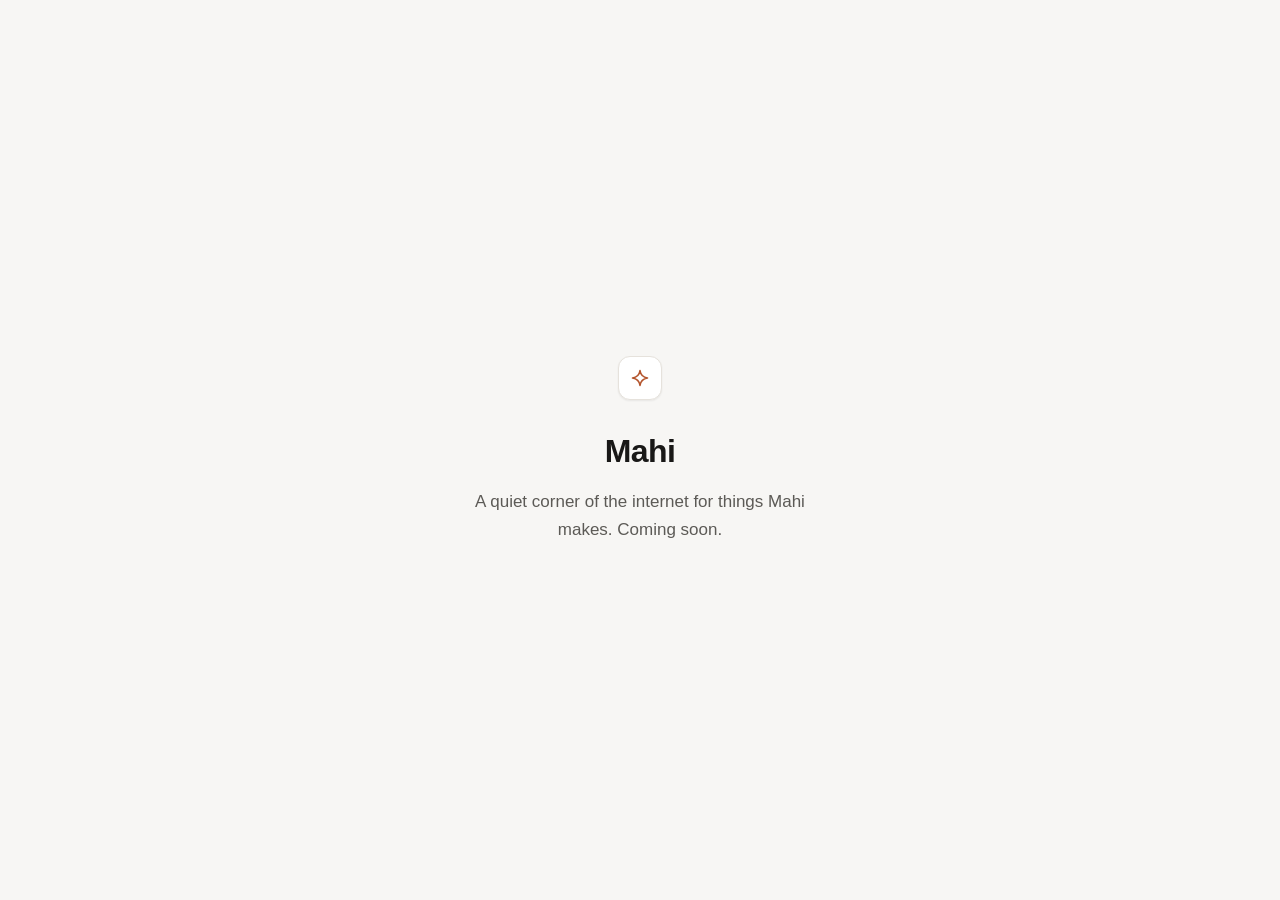
==== index.html @ 5e7dfde4 "initial site" ====
<!doctype html>
<html lang="en">
<head>
  <meta charset="utf-8">
  <meta name="viewport" content="width=device-width, initial-scale=1">
  <meta name="color-scheme" content="light dark">
  <meta name="description" content="A quiet corner of the internet for things Mahi makes. Coming soon.">
  <title>Mahi</title>
  <style>
    :root {
      color-scheme: light;
      --page: #f7f6f4;
      --heading: #191817;
      --body: #5c5a56;
      --accent: #b4552d;
      --glyph-bg: #ffffff;
      --glyph-border: #e6e2dc;
      --glyph-shadow: 0 1px 2px rgb(25 24 23 / 7%);
    }

    * { box-sizing: border-box; }

    html, body { min-height: 100%; }

    body {
      min-height: 100vh;
      min-height: 100svh;
      margin: 0;
      background: var(--page);
      color: var(--heading);
      font-family: -apple-system, BlinkMacSystemFont, "Segoe UI", Arial, sans-serif;
      -webkit-font-smoothing: antialiased;
      text-rendering: optimizeLegibility;
    }

    main {
      min-height: 100vh;
      min-height: 100svh;
      display: flex;
      align-items: center;
      justify-content: center;
      padding: 24px;
    }

    .content {
      width: 100%;
      max-width: 370px;
      text-align: center;
    }

    .mark {
      width: 44px;
      height: 44px;
      margin: 0 auto 32px;
      display: grid;
      place-items: center;
      border: 1px solid var(--glyph-border);
      border-radius: 12px;
      background: var(--glyph-bg);
      box-shadow: var(--glyph-shadow);
      color: var(--accent);
    }

    .mark svg { display: block; width: 20px; height: 20px; }

    h1 {
      margin: 0 0 18px;
      font-size: 32px;
      line-height: 1.2;
      letter-spacing: -0.55px;
      font-weight: 700;
    }

    .description {
      max-width: 370px;
      margin: 0 auto;
      color: var(--body);
      font-size: 17px;
      line-height: 28px;
      font-weight: 400;
    }

    @media (prefers-color-scheme: dark) {
      :root {
        color-scheme: dark;
        --page: #121110;
        --heading: #f2f0ed;
        --body: #a5a19b;
        --accent: #e08a5f;
        --glyph-bg: #1c1a18;
        --glyph-border: #2c2926;
        --glyph-shadow: none;
      }
    }
  </style>
</head>
<body>
  <main>
    <section class="content" aria-labelledby="page-title">
      <div class="mark" aria-hidden="true">
        <svg viewBox="0 0 20 20" fill="none" xmlns="http://www.w3.org/2000/svg">
          <path d="M10 2.5c.6 4.2 3.3 6.9 7.5 7.5-4.2.6-6.9 3.3-7.5 7.5-.6-4.2-3.3-6.9-7.5-7.5 4.2-.6 6.9-3.3 7.5-7.5Z" stroke="currentColor" stroke-width="1.6" stroke-linejoin="round"/>
        </svg>
      </div>
      <h1 id="page-title">Mahi</h1>
      <p class="description">A quiet corner of the internet for things Mahi makes. Coming soon.</p>
    </section>
  </main>
</body>
</html>
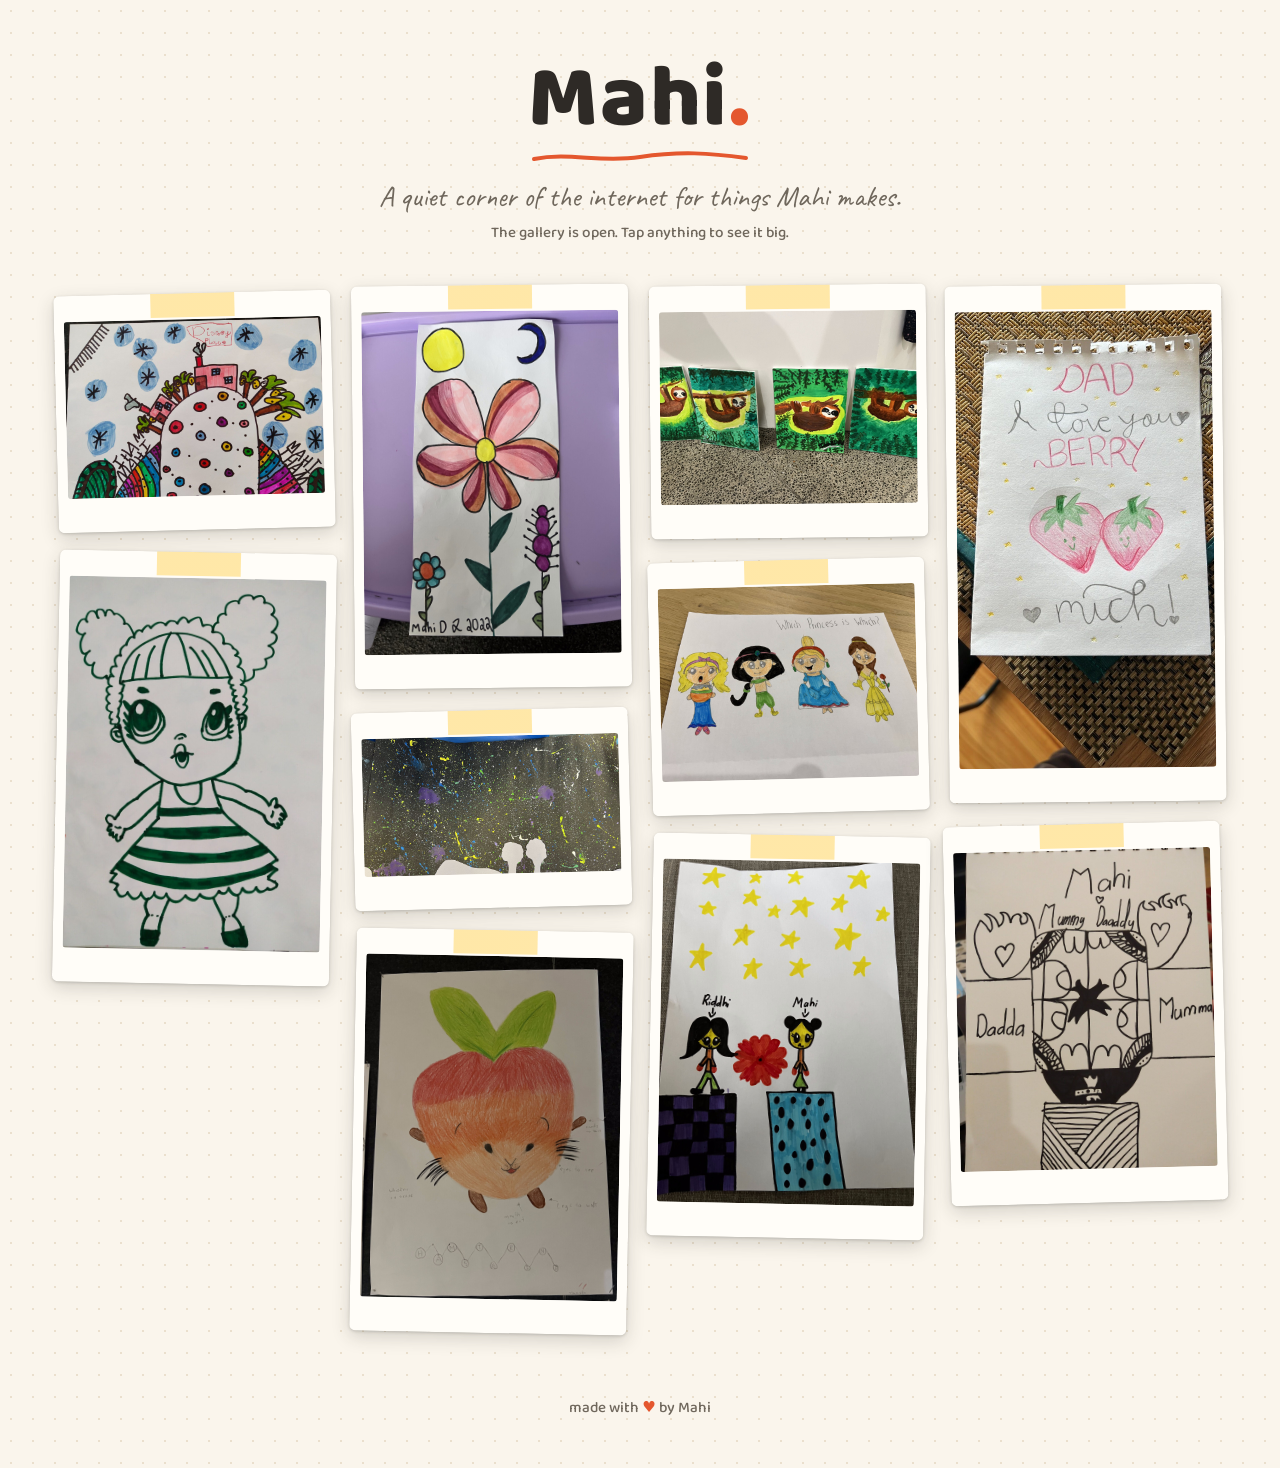
==== commit 9dcfaa5c: "Add new images and update index.html for gallery display" ====
--- a/index.html
+++ b/index.html
@@ -1,110 +1,265 @@
-<!doctype html>
+<!DOCTYPE html>
 <html lang="en">
 <head>
-  <meta charset="utf-8">
-  <meta name="viewport" content="width=device-width, initial-scale=1">
-  <meta name="color-scheme" content="light dark">
-  <meta name="description" content="A quiet corner of the internet for things Mahi makes. Coming soon.">
-  <title>Mahi</title>
-  <style>
-    :root {
-      color-scheme: light;
-      --page: #f7f6f4;
-      --heading: #191817;
-      --body: #5c5a56;
-      --accent: #b4552d;
-      --glyph-bg: #ffffff;
-      --glyph-border: #e6e2dc;
-      --glyph-shadow: 0 1px 2px rgb(25 24 23 / 7%);
+<meta charset="UTF-8">
+<meta name="viewport" content="width=device-width, initial-scale=1.0">
+<title>Mahi</title>
+<meta name="description" content="A quiet corner of the internet for things Mahi makes.">
+<link rel="preconnect" href="https://fonts.googleapis.com">
+<link rel="preconnect" href="https://fonts.gstatic.com" crossorigin>
+<link href="https://fonts.googleapis.com/css2?family=Baloo+2:wght@500;700;800&family=Caveat:wght@600&display=swap" rel="stylesheet">
+<style>
+  :root{
+    --bg:#faf5ec;
+    --bg-dot:#eadfcd;
+    --ink:#2e2a26;
+    --ink-soft:#6f675c;
+    --mat:#fffdf8;
+    --tape:rgba(255,214,102,.55);
+    --accent:#e4572e;
+    --shadow:rgba(46,42,38,.18);
+  }
+  @media (prefers-color-scheme: dark){
+    :root{
+      --bg:#17141c;
+      --bg-dot:#241f2e;
+      --ink:#f3ede3;
+      --ink-soft:#a99f93;
+      --mat:#fdfaf3;
+      --tape:rgba(255,214,102,.35);
+      --accent:#ff8a5c;
+      --shadow:rgba(0,0,0,.55);
     }
-
-    * { box-sizing: border-box; }
-
-    html, body { min-height: 100%; }
-
-    body {
-      min-height: 100vh;
-      min-height: 100svh;
-      margin: 0;
-      background: var(--page);
-      color: var(--heading);
-      font-family: -apple-system, BlinkMacSystemFont, "Segoe UI", Arial, sans-serif;
-      -webkit-font-smoothing: antialiased;
-      text-rendering: optimizeLegibility;
-    }
-
-    main {
-      min-height: 100vh;
-      min-height: 100svh;
-      display: flex;
-      align-items: center;
-      justify-content: center;
-      padding: 24px;
-    }
-
-    .content {
-      width: 100%;
-      max-width: 370px;
-      text-align: center;
-    }
-
-    .mark {
-      width: 44px;
-      height: 44px;
-      margin: 0 auto 32px;
-      display: grid;
-      place-items: center;
-      border: 1px solid var(--glyph-border);
-      border-radius: 12px;
-      background: var(--glyph-bg);
-      box-shadow: var(--glyph-shadow);
-      color: var(--accent);
-    }
-
-    .mark svg { display: block; width: 20px; height: 20px; }
-
-    h1 {
-      margin: 0 0 18px;
-      font-size: 32px;
-      line-height: 1.2;
-      letter-spacing: -0.55px;
-      font-weight: 700;
-    }
-
-    .description {
-      max-width: 370px;
-      margin: 0 auto;
-      color: var(--body);
-      font-size: 17px;
-      line-height: 28px;
-      font-weight: 400;
-    }
-
-    @media (prefers-color-scheme: dark) {
-      :root {
-        color-scheme: dark;
-        --page: #121110;
-        --heading: #f2f0ed;
-        --body: #a5a19b;
-        --accent: #e08a5f;
-        --glyph-bg: #1c1a18;
-        --glyph-border: #2c2926;
-        --glyph-shadow: none;
-      }
-    }
-  </style>
+  }
+  *{box-sizing:border-box;margin:0;padding:0}
+  html{scroll-behavior:smooth}
+  body{
+    font-family:"Baloo 2",system-ui,sans-serif;
+    color:var(--ink);
+    background:var(--bg);
+    background-image:radial-gradient(var(--bg-dot) 1.5px, transparent 1.5px);
+    background-size:22px 22px;
+    min-height:100vh;
+  }
+  header{
+    text-align:center;
+    padding:56px 20px 30px;
+  }
+  h1{
+    font-size:clamp(3rem,12vw,5.5rem);
+    font-weight:800;
+    letter-spacing:.02em;
+    line-height:1;
+    display:inline-block;
+    position:relative;
+  }
+  h1 .dot{color:var(--accent)}
+  .scribble{
+    display:block;
+    margin:6px auto 0;
+    width:min(220px,55vw);
+  }
+  .tagline{
+    font-family:"Caveat",cursive;
+    font-size:clamp(1.3rem,5vw,1.8rem);
+    color:var(--ink-soft);
+    margin-top:14px;
+  }
+  .gallery-note{
+    margin-top:6px;
+    font-size:.95rem;
+    color:var(--ink-soft);
+    font-weight:500;
+  }
+  main{
+    max-width:1200px;
+    margin:0 auto;
+    padding:10px 16px 40px;
+  }
+  .gallery{
+    columns:2;
+    column-gap:14px;
+  }
+  @media (min-width:640px){ .gallery{columns:3; column-gap:18px} }
+  @media (min-width:980px){ .gallery{columns:4; column-gap:20px} }
+  figure{
+    break-inside:avoid;
+    margin:8px 0 18px;
+    background-color:var(--mat);
+    background-image:linear-gradient(var(--tape), var(--tape));
+    background-repeat:no-repeat;
+    background-size:84px 24px;
+    background-position:center 0;
+    padding:26px 10px 34px;
+    border-radius:6px;
+    box-shadow:0 6px 18px var(--shadow), 0 1px 3px var(--shadow);
+    position:relative;
+    cursor:zoom-in;
+    transition:transform .25s ease, box-shadow .25s ease;
+  }
+  @media (min-width:640px){ figure{margin:8px 0 20px} }
+  @media (min-width:980px){ figure{margin:8px 0 22px} }
+  figure:nth-child(3n+1){transform:rotate(-1.4deg)}
+  figure:nth-child(3n+2){transform:rotate(1.1deg)}
+  figure:nth-child(3n){transform:rotate(-.6deg)}
+  figure:hover, figure:focus-visible{
+    transform:rotate(0deg) scale(1.03);
+    box-shadow:0 14px 30px var(--shadow);
+    z-index:3;
+  }
+  figure img{
+    width:100%;
+    height:auto;
+    display:block;
+    border-radius:3px;
+  }
+  figcaption{
+    position:absolute;
+    left:0;right:0;bottom:6px;
+    text-align:center;
+    font-family:"Caveat",cursive;
+    font-size:1.15rem;
+    color:#6f675c;
+  }
+  footer{
+    text-align:center;
+    padding:24px 20px 48px;
+    color:var(--ink-soft);
+    font-size:.95rem;
+    font-weight:500;
+  }
+  footer .heart{color:var(--accent)}
+  /* Lightbox */
+  .lightbox{
+    position:fixed;
+    inset:0;
+    background:rgba(12,10,16,.92);
+    display:none;
+    align-items:center;
+    justify-content:center;
+    flex-direction:column;
+    z-index:50;
+    padding:16px;
+  }
+  .lightbox.open{display:flex}
+  .lightbox img{
+    max-width:100%;
+    max-height:78vh;
+    border-radius:6px;
+    box-shadow:0 20px 60px rgba(0,0,0,.6);
+  }
+  .lightbox .lb-cap{
+    font-family:"Caveat",cursive;
+    font-size:1.6rem;
+    color:#f3ede3;
+    margin-top:14px;
+    text-align:center;
+  }
+  .lb-btn{
+    position:absolute;
+    top:50%;
+    transform:translateY(-50%);
+    background:rgba(255,255,255,.12);
+    color:#fff;
+    border:none;
+    font-size:2rem;
+    line-height:1;
+    width:52px;height:52px;
+    border-radius:50%;
+    cursor:pointer;
+    transition:background .2s;
+  }
+  .lb-btn:hover{background:rgba(255,255,255,.28)}
+  .lb-prev{left:10px}
+  .lb-next{right:10px}
+  .lb-close{
+    position:absolute;
+    top:14px;right:14px;
+    transform:none;
+    font-size:1.4rem;
+  }
+  @media (prefers-reduced-motion: reduce){
+    *{transition:none !important; scroll-behavior:auto}
+  }
+</style>
 </head>
 <body>
+  <header>
+    <h1>Mahi<span class="dot">.</span></h1>
+    <svg class="scribble" viewBox="0 0 220 14" aria-hidden="true">
+      <path d="M4 9 C 40 2, 70 13, 110 7 S 180 3, 216 8" fill="none" stroke="#e4572e" stroke-width="4" stroke-linecap="round"/>
+    </svg>
+    <p class="tagline">A quiet corner of the internet for things Mahi makes.</p>
+    <p class="gallery-note">The gallery is open. Tap anything to see it big.</p>
+  </header>
   <main>
-    <section class="content" aria-labelledby="page-title">
-      <div class="mark" aria-hidden="true">
-        <svg viewBox="0 0 20 20" fill="none" xmlns="http://www.w3.org/2000/svg">
-          <path d="M10 2.5c.6 4.2 3.3 6.9 7.5 7.5-4.2.6-6.9 3.3-7.5 7.5-.6-4.2-3.3-6.9-7.5-7.5 4.2-.6 6.9-3.3 7.5-7.5Z" stroke="currentColor" stroke-width="1.6" stroke-linejoin="round"/>
-        </svg>
-      </div>
-      <h1 id="page-title">Mahi</h1>
-      <p class="description">A quiet corner of the internet for things Mahi makes. Coming soon.</p>
-    </section>
+    <div class="gallery" id="gallery">
+      <figure data-title="Disney Place"><img src="images/g-disney.jpg" width="1600" height="1104" loading="lazy" alt="Colourful drawing of a little house on top of a spotted hill with a flag that reads Disney Place, surrounded by trees and stars"></figure>
+      <figure data-title="Girl in Green"><img src="images/g-girl.jpg" width="1104" height="1600" loading="lazy" alt="Green marker drawing of a girl with big eyes, curly bunches and a striped dress"></figure>
+      <figure data-title="Big Bloom"><img src="images/g-flower.jpg" width="1200" height="1600" loading="lazy" alt="Painting of a big striped flower with the sun and moon above and small flowers below"></figure>
+      <figure data-title="Night Sky"><img src="images/g-sky.jpg" width="1600" height="860" loading="lazy" alt="Paint-splattered night sky in yellow, blue and purple over white paper hills and trees"></figure>
+      <figure data-title="Hamstle"><img src="images/g-hamster.jpg" width="1200" height="1600" loading="lazy" alt="Pencil drawing of a round apple-coloured hamster with labelled whiskers, hands, eyes, legs and mouth"></figure>
+      <figure data-title="Sloth Family"><img src="images/g-sloths.jpg" width="1600" height="1200" loading="lazy" alt="Four paintings of sloths hanging from branches in green jungles, lined up in a row"></figure>
+      <figure data-title="Which Princess is Which?"><img src="images/g-princess.jpg" width="1600" height="1200" loading="lazy" alt="Drawing of four princesses in colourful dresses under the words Which Princess is Which"></figure>
+      <figure data-title="Under the Stars"><img src="images/g-stars.jpg" width="1200" height="1600" loading="lazy" alt="Drawing of two girls holding a big red flower under a sky full of yellow stars"></figure>
+      <figure data-title="Love You Berry Much"><img src="images/g-berry.jpg" width="900" height="1600" loading="lazy" alt="Card with two smiling strawberries and the words Dad, I love you berry much"></figure>
+      <figure data-title="Family"><img src="images/g-family.jpg" width="1200" height="1488" loading="lazy" alt="Black marker family drawing with patterned shapes, hearts and the words Mummy, Daddy and Mahi"></figure>
+    </div>
   </main>
+  <footer>made with <span class="heart">&hearts;</span> by Mahi</footer>
+
+  <div class="lightbox" id="lightbox" role="dialog" aria-modal="true" aria-label="Artwork viewer">
+    <button class="lb-btn lb-close" id="lbClose" aria-label="Close">&#10005;</button>
+    <button class="lb-btn lb-prev" id="lbPrev" aria-label="Previous">&#8249;</button>
+    <img id="lbImg" src="" alt="">
+    <p class="lb-cap" id="lbCap"></p>
+    <button class="lb-btn lb-next" id="lbNext" aria-label="Next">&#8250;</button>
+  </div>
+
+<script>
+(function(){
+  var figs = Array.prototype.slice.call(document.querySelectorAll('#gallery figure'));
+  var lb = document.getElementById('lightbox');
+  var lbImg = document.getElementById('lbImg');
+  var lbCap = document.getElementById('lbCap');
+  var current = 0;
+  function open(i){
+    current = (i + figs.length) % figs.length;
+    var img = figs[current].querySelector('img');
+    lbImg.src = img.src;
+    lbImg.alt = img.alt;
+    lbCap.textContent = figs[current].getAttribute('data-title');
+    lb.classList.add('open');
+    document.body.style.overflow = 'hidden';
+  }
+  function close(){
+    lb.classList.remove('open');
+    document.body.style.overflow = '';
+  }
+  figs.forEach(function(fig, i){
+    fig.setAttribute('tabindex','0');
+    fig.addEventListener('click', function(){ open(i); });
+    fig.addEventListener('keydown', function(e){ if(e.key==='Enter'||e.key===' '){ e.preventDefault(); open(i); }});
+  });
+  document.getElementById('lbClose').addEventListener('click', close);
+  document.getElementById('lbPrev').addEventListener('click', function(e){ e.stopPropagation(); open(current-1); });
+  document.getElementById('lbNext').addEventListener('click', function(e){ e.stopPropagation(); open(current+1); });
+  lb.addEventListener('click', function(e){ if(e.target===lb) close(); });
+  document.addEventListener('keydown', function(e){
+    if(!lb.classList.contains('open')) return;
+    if(e.key==='Escape') close();
+    if(e.key==='ArrowLeft') open(current-1);
+    if(e.key==='ArrowRight') open(current+1);
+  });
+  var touchX = null;
+  lb.addEventListener('touchstart', function(e){ touchX = e.changedTouches[0].clientX; }, {passive:true});
+  lb.addEventListener('touchend', function(e){
+    if(touchX===null) return;
+    var dx = e.changedTouches[0].clientX - touchX;
+    if(Math.abs(dx) > 50) open(current + (dx < 0 ? 1 : -1));
+    touchX = null;
+  }, {passive:true});
+})();
+</script>
 </body>
 </html>
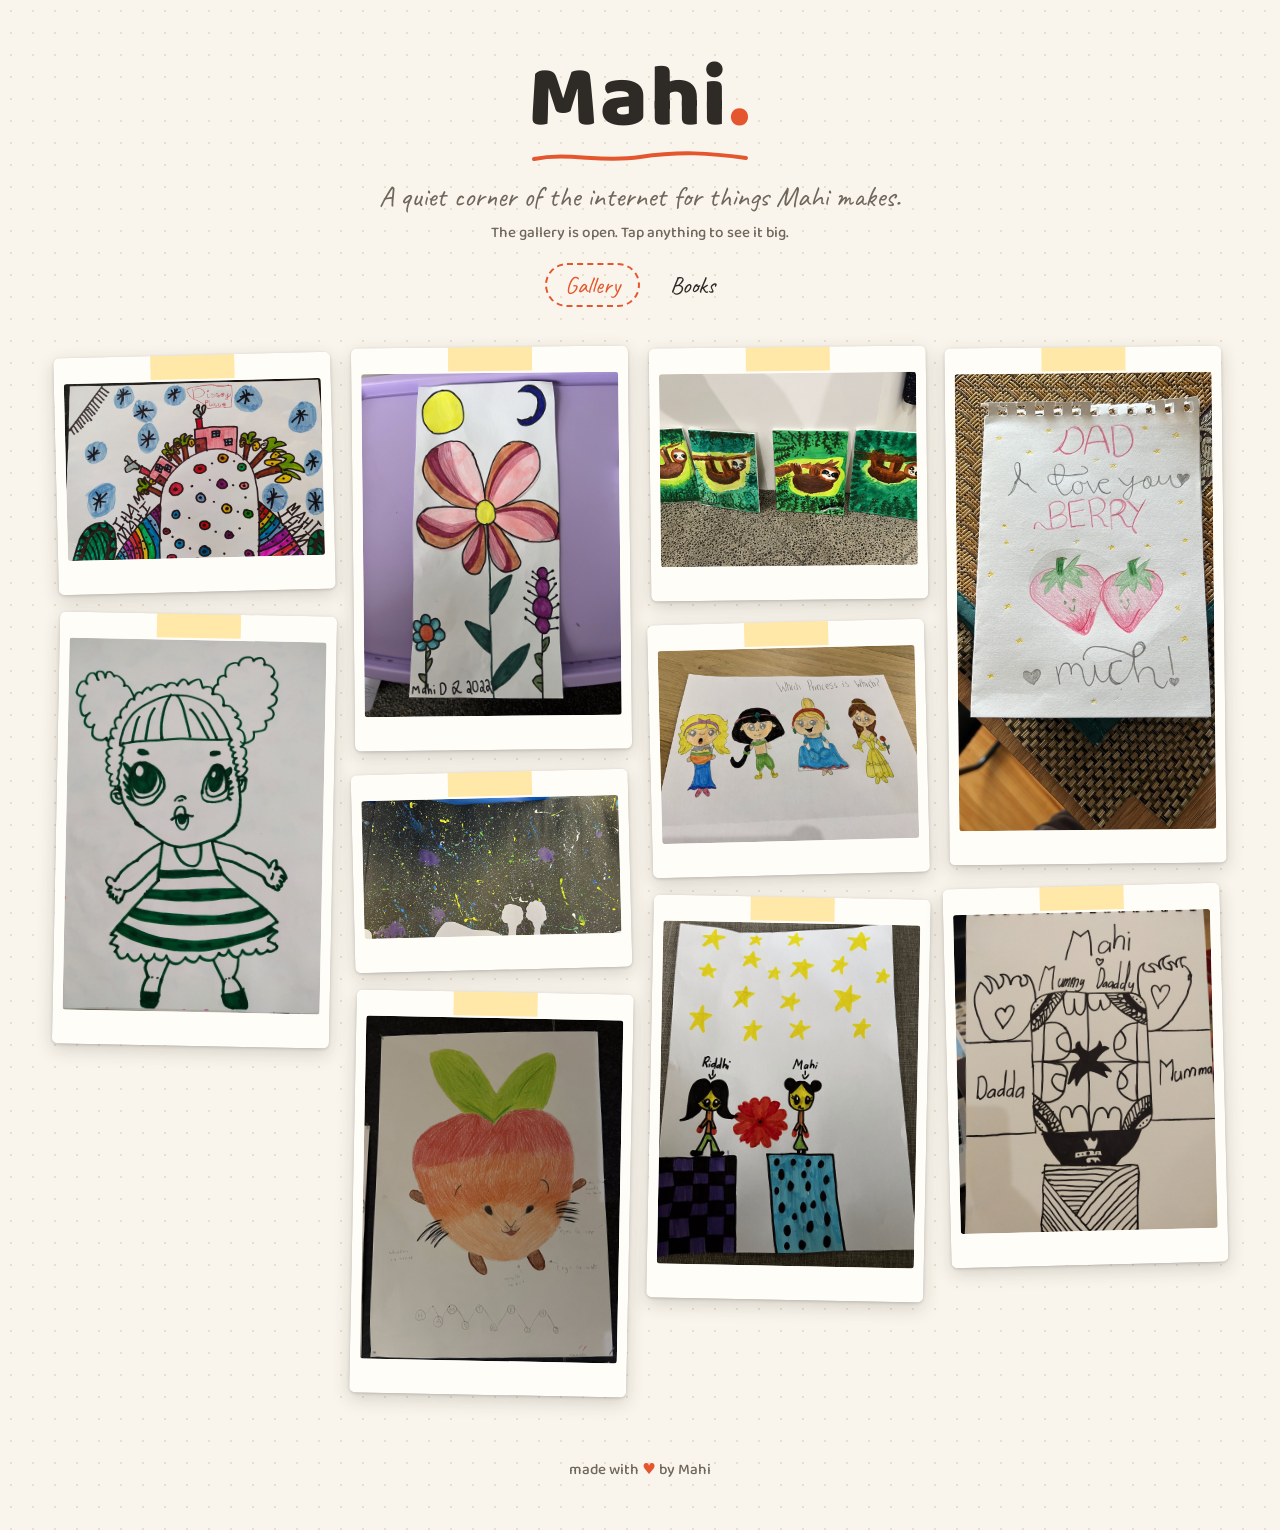
==== commit 6f59a8cd: "Add books page, favicon, and apple touch icon" ====
--- a/index.html
+++ b/index.html
@@ -8,180 +8,11 @@
 <link rel="preconnect" href="https://fonts.googleapis.com">
 <link rel="preconnect" href="https://fonts.gstatic.com" crossorigin>
 <link href="https://fonts.googleapis.com/css2?family=Baloo+2:wght@500;700;800&family=Caveat:wght@600&display=swap" rel="stylesheet">
-<style>
-  :root{
-    --bg:#faf5ec;
-    --bg-dot:#eadfcd;
-    --ink:#2e2a26;
-    --ink-soft:#6f675c;
-    --mat:#fffdf8;
-    --tape:rgba(255,214,102,.55);
-    --accent:#e4572e;
-    --shadow:rgba(46,42,38,.18);
-  }
-  @media (prefers-color-scheme: dark){
-    :root{
-      --bg:#17141c;
-      --bg-dot:#241f2e;
-      --ink:#f3ede3;
-      --ink-soft:#a99f93;
-      --mat:#fdfaf3;
-      --tape:rgba(255,214,102,.35);
-      --accent:#ff8a5c;
-      --shadow:rgba(0,0,0,.55);
-    }
-  }
-  *{box-sizing:border-box;margin:0;padding:0}
-  html{scroll-behavior:smooth}
-  body{
-    font-family:"Baloo 2",system-ui,sans-serif;
-    color:var(--ink);
-    background:var(--bg);
-    background-image:radial-gradient(var(--bg-dot) 1.5px, transparent 1.5px);
-    background-size:22px 22px;
-    min-height:100vh;
-  }
-  header{
-    text-align:center;
-    padding:56px 20px 30px;
-  }
-  h1{
-    font-size:clamp(3rem,12vw,5.5rem);
-    font-weight:800;
-    letter-spacing:.02em;
-    line-height:1;
-    display:inline-block;
-    position:relative;
-  }
-  h1 .dot{color:var(--accent)}
-  .scribble{
-    display:block;
-    margin:6px auto 0;
-    width:min(220px,55vw);
-  }
-  .tagline{
-    font-family:"Caveat",cursive;
-    font-size:clamp(1.3rem,5vw,1.8rem);
-    color:var(--ink-soft);
-    margin-top:14px;
-  }
-  .gallery-note{
-    margin-top:6px;
-    font-size:.95rem;
-    color:var(--ink-soft);
-    font-weight:500;
-  }
-  main{
-    max-width:1200px;
-    margin:0 auto;
-    padding:10px 16px 40px;
-  }
-  .gallery{
-    columns:2;
-    column-gap:14px;
-  }
-  @media (min-width:640px){ .gallery{columns:3; column-gap:18px} }
-  @media (min-width:980px){ .gallery{columns:4; column-gap:20px} }
-  figure{
-    break-inside:avoid;
-    margin:8px 0 18px;
-    background-color:var(--mat);
-    background-image:linear-gradient(var(--tape), var(--tape));
-    background-repeat:no-repeat;
-    background-size:84px 24px;
-    background-position:center 0;
-    padding:26px 10px 34px;
-    border-radius:6px;
-    box-shadow:0 6px 18px var(--shadow), 0 1px 3px var(--shadow);
-    position:relative;
-    cursor:zoom-in;
-    transition:transform .25s ease, box-shadow .25s ease;
-  }
-  @media (min-width:640px){ figure{margin:8px 0 20px} }
-  @media (min-width:980px){ figure{margin:8px 0 22px} }
-  figure:nth-child(3n+1){transform:rotate(-1.4deg)}
-  figure:nth-child(3n+2){transform:rotate(1.1deg)}
-  figure:nth-child(3n){transform:rotate(-.6deg)}
-  figure:hover, figure:focus-visible{
-    transform:rotate(0deg) scale(1.03);
-    box-shadow:0 14px 30px var(--shadow);
-    z-index:3;
-  }
-  figure img{
-    width:100%;
-    height:auto;
-    display:block;
-    border-radius:3px;
-  }
-  figcaption{
-    position:absolute;
-    left:0;right:0;bottom:6px;
-    text-align:center;
-    font-family:"Caveat",cursive;
-    font-size:1.15rem;
-    color:#6f675c;
-  }
-  footer{
-    text-align:center;
-    padding:24px 20px 48px;
-    color:var(--ink-soft);
-    font-size:.95rem;
-    font-weight:500;
-  }
-  footer .heart{color:var(--accent)}
-  /* Lightbox */
-  .lightbox{
-    position:fixed;
-    inset:0;
-    background:rgba(12,10,16,.92);
-    display:none;
-    align-items:center;
-    justify-content:center;
-    flex-direction:column;
-    z-index:50;
-    padding:16px;
-  }
-  .lightbox.open{display:flex}
-  .lightbox img{
-    max-width:100%;
-    max-height:78vh;
-    border-radius:6px;
-    box-shadow:0 20px 60px rgba(0,0,0,.6);
-  }
-  .lightbox .lb-cap{
-    font-family:"Caveat",cursive;
-    font-size:1.6rem;
-    color:#f3ede3;
-    margin-top:14px;
-    text-align:center;
-  }
-  .lb-btn{
-    position:absolute;
-    top:50%;
-    transform:translateY(-50%);
-    background:rgba(255,255,255,.12);
-    color:#fff;
-    border:none;
-    font-size:2rem;
-    line-height:1;
-    width:52px;height:52px;
-    border-radius:50%;
-    cursor:pointer;
-    transition:background .2s;
-  }
-  .lb-btn:hover{background:rgba(255,255,255,.28)}
-  .lb-prev{left:10px}
-  .lb-next{right:10px}
-  .lb-close{
-    position:absolute;
-    top:14px;right:14px;
-    transform:none;
-    font-size:1.4rem;
-  }
-  @media (prefers-reduced-motion: reduce){
-    *{transition:none !important; scroll-behavior:auto}
-  }
-</style>
+<link rel="icon" href="favicon.svg" type="image/svg+xml">
+<link rel="icon" href="favicon-32.png" sizes="32x32" type="image/png">
+<link rel="apple-touch-icon" href="apple-touch-icon.png">
+<link rel="stylesheet" href="style.css">
+
 </head>
 <body>
   <header>
@@ -191,6 +22,7 @@
     </svg>
     <p class="tagline">A quiet corner of the internet for things Mahi makes.</p>
     <p class="gallery-note">The gallery is open. Tap anything to see it big.</p>
+    <nav class="nav" aria-label="Site"><a href="index.html" aria-current="page">Gallery</a><a href="books.html">Books</a></nav>
   </header>
   <main>
     <div class="gallery" id="gallery">
--- a/style.css
+++ b/style.css
@@ -0,0 +1,208 @@
+  :root{
+    --bg:#faf5ec;
+    --bg-dot:#eadfcd;
+    --ink:#2e2a26;
+    --ink-soft:#6f675c;
+    --mat:#fffdf8;
+    --tape:rgba(255,214,102,.55);
+    --accent:#e4572e;
+    --shadow:rgba(46,42,38,.18);
+  }
+  @media (prefers-color-scheme: dark){
+    :root{
+      --bg:#17141c;
+      --bg-dot:#241f2e;
+      --ink:#f3ede3;
+      --ink-soft:#a99f93;
+      --mat:#fdfaf3;
+      --tape:rgba(255,214,102,.35);
+      --accent:#ff8a5c;
+      --shadow:rgba(0,0,0,.55);
+    }
+  }
+  *{box-sizing:border-box;margin:0;padding:0}
+  html{scroll-behavior:smooth}
+  body{
+    font-family:"Baloo 2",system-ui,sans-serif;
+    color:var(--ink);
+    background:var(--bg);
+    background-image:radial-gradient(var(--bg-dot) 1.5px, transparent 1.5px);
+    background-size:22px 22px;
+    min-height:100vh;
+  }
+  header{
+    text-align:center;
+    padding:56px 20px 30px;
+  }
+  h1{
+    font-size:clamp(3rem,12vw,5.5rem);
+    font-weight:800;
+    letter-spacing:.02em;
+    line-height:1;
+    display:inline-block;
+    position:relative;
+  }
+  h1 .dot{color:var(--accent)}
+  .scribble{
+    display:block;
+    margin:6px auto 0;
+    width:min(220px,55vw);
+  }
+  .tagline{
+    font-family:"Caveat",cursive;
+    font-size:clamp(1.3rem,5vw,1.8rem);
+    color:var(--ink-soft);
+    margin-top:14px;
+  }
+  .gallery-note{
+    margin-top:6px;
+    font-size:.95rem;
+    color:var(--ink-soft);
+    font-weight:500;
+  }
+  main{
+    max-width:1200px;
+    margin:0 auto;
+    padding:10px 16px 40px;
+  }
+  .gallery{
+    columns:2;
+    column-gap:14px;
+  }
+  @media (min-width:640px){ .gallery{columns:3; column-gap:18px} }
+  @media (min-width:980px){ .gallery{columns:4; column-gap:20px} }
+  figure{
+    break-inside:avoid;
+    margin:8px 0 18px;
+    background-color:var(--mat);
+    background-image:linear-gradient(var(--tape), var(--tape));
+    background-repeat:no-repeat;
+    background-size:84px 24px;
+    background-position:center 0;
+    padding:26px 10px 34px;
+    border-radius:6px;
+    box-shadow:0 6px 18px var(--shadow), 0 1px 3px var(--shadow);
+    position:relative;
+    cursor:zoom-in;
+    transition:transform .25s ease, box-shadow .25s ease;
+  }
+  @media (min-width:640px){ figure{margin:8px 0 20px} }
+  @media (min-width:980px){ figure{margin:8px 0 22px} }
+  figure:nth-child(3n+1){transform:rotate(-1.4deg)}
+  figure:nth-child(3n+2){transform:rotate(1.1deg)}
+  figure:nth-child(3n){transform:rotate(-.6deg)}
+  figure:hover, figure:focus-visible{
+    transform:rotate(0deg) scale(1.03);
+    box-shadow:0 14px 30px var(--shadow);
+    z-index:3;
+  }
+  figure img{
+    width:100%;
+    height:auto;
+    display:block;
+    border-radius:3px;
+  }
+  figcaption{
+    position:absolute;
+    left:0;right:0;bottom:6px;
+    text-align:center;
+    font-family:"Caveat",cursive;
+    font-size:1.15rem;
+    color:#6f675c;
+  }
+  footer{
+    text-align:center;
+    padding:24px 20px 48px;
+    color:var(--ink-soft);
+    font-size:.95rem;
+    font-weight:500;
+  }
+  footer .heart{color:var(--accent)}
+  /* Lightbox */
+  .lightbox{
+    position:fixed;
+    inset:0;
+    background:rgba(12,10,16,.92);
+    display:none;
+    align-items:center;
+    justify-content:center;
+    flex-direction:column;
+    z-index:50;
+    padding:16px;
+  }
+  .lightbox.open{display:flex}
+  .lightbox img{
+    max-width:100%;
+    max-height:78vh;
+    border-radius:6px;
+    box-shadow:0 20px 60px rgba(0,0,0,.6);
+  }
+  .lightbox .lb-cap{
+    font-family:"Caveat",cursive;
+    font-size:1.6rem;
+    color:#f3ede3;
+    margin-top:14px;
+    text-align:center;
+  }
+  .lb-btn{
+    position:absolute;
+    top:50%;
+    transform:translateY(-50%);
+    background:rgba(255,255,255,.12);
+    color:#fff;
+    border:none;
+    font-size:2rem;
+    line-height:1;
+    width:52px;height:52px;
+    border-radius:50%;
+    cursor:pointer;
+    transition:background .2s;
+  }
+  .lb-btn:hover{background:rgba(255,255,255,.28)}
+  .lb-prev{left:10px}
+  .lb-next{right:10px}
+  .lb-close{
+    position:absolute;
+    top:14px;right:14px;
+    transform:none;
+    font-size:1.4rem;
+  }
+  @media (prefers-reduced-motion: reduce){
+    *{transition:none !important; scroll-behavior:auto}
+  }
+
+  /* Navigation */
+  .nav{
+    display:flex;justify-content:center;gap:10px;flex-wrap:wrap;
+    margin-top:18px;
+  }
+  .nav a{
+    font-family:"Caveat",cursive;font-size:1.5rem;line-height:1;
+    color:var(--ink);text-decoration:none;
+    padding:8px 18px;border-radius:999px;
+    border:2px dashed transparent;
+  }
+  .nav a:hover,.nav a:focus-visible{border-color:var(--ink-soft)}
+  .nav a[aria-current="page"]{border-color:var(--accent);color:var(--accent)}
+  /* Books page */
+  .note{
+    max-width:520px;margin:10px auto 0;
+    background-color:var(--mat);
+    background-image:linear-gradient(var(--tape), var(--tape));
+    background-repeat:no-repeat;background-size:84px 24px;background-position:center 0;
+    padding:40px 26px 30px;border-radius:6px;
+    box-shadow:0 6px 18px var(--shadow), 0 1px 3px var(--shadow);
+    transform:rotate(-.8deg);color:#2e2a26;
+  }
+  .note h2{font-size:1.6rem;font-weight:800;line-height:1.2;margin-bottom:10px}
+  .note p{font-size:1.05rem;line-height:1.5;margin-bottom:12px;font-weight:500}
+  .note .hand{font-family:"Caveat",cursive;font-size:1.5rem;color:#6f675c;margin-bottom:0}
+  .example{
+    margin:18px 0 16px;padding:14px 16px;border-radius:4px;
+    background:#faf5ec;border:2px dashed #cdbfa8;
+  }
+  .example .t{font-weight:700;font-size:1.1rem}
+  .example .s{color:#e4572e;letter-spacing:.12em;font-size:1.1rem}
+  .example .w{font-family:"Caveat",cursive;font-size:1.4rem;color:#6f675c;line-height:1.2}
+  .example .tag{font-size:.8rem;font-weight:700;letter-spacing:.08em;text-transform:uppercase;color:#6f675c;margin-bottom:6px}
+  @media (min-width:640px){ .note{padding:44px 36px 34px} }
